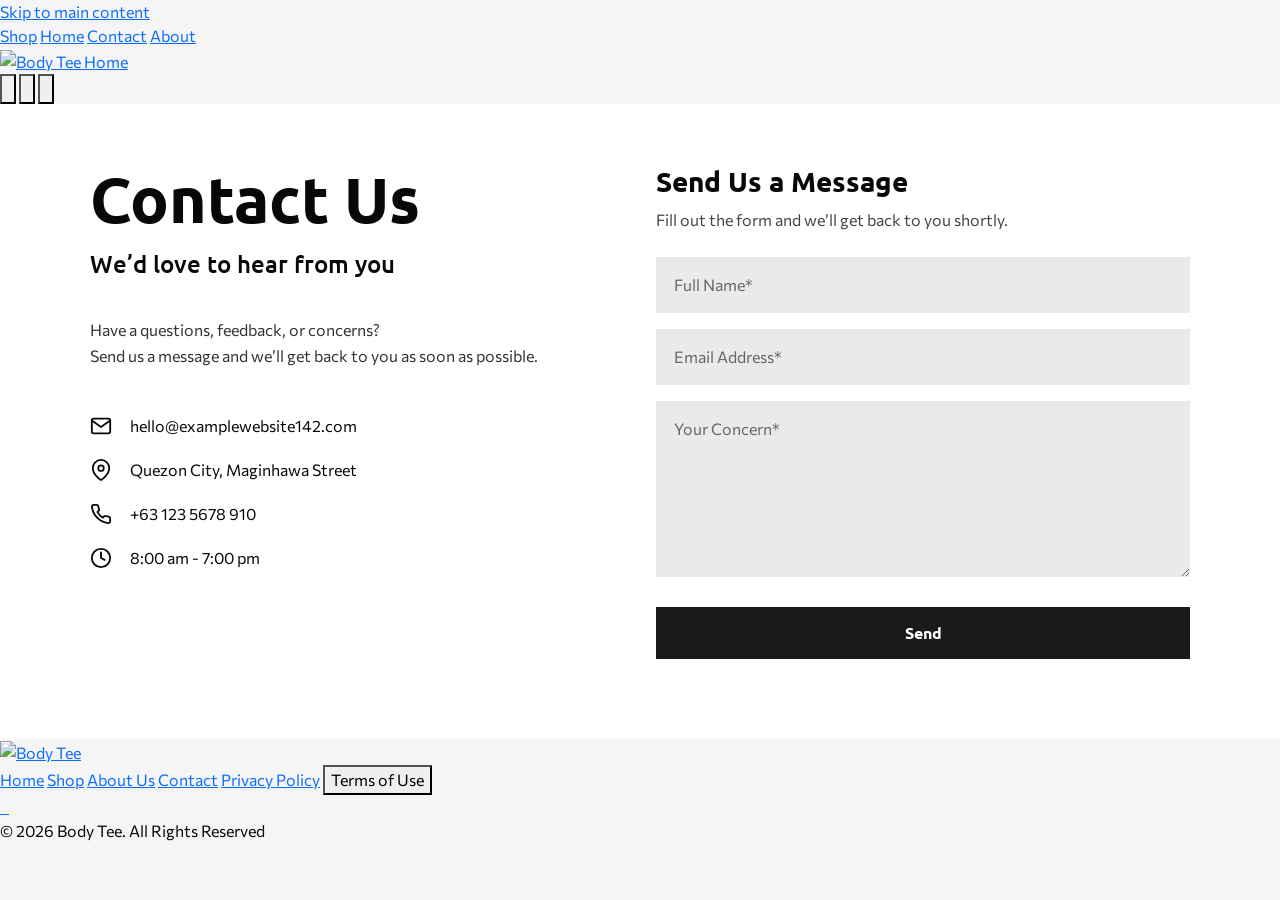
==== contact-us.html @ 583a3140 "Add files via upload" ====
<!DOCTYPE html>
<html lang="en">
<head>
<meta charset="UTF-8">
<meta name="viewport" content="width=device-width, initial-scale=1.0">
<meta name="description" content="Get in touch with Body Tee. Send us your questions, feedback, or concerns.">
<title>Contact Us | Body Tee</title>

<!-- bootstrap -->
<link href="https://cdn.jsdelivr.net/npm/bootstrap@5.3.8/dist/css/bootstrap.min.css" rel="stylesheet">

<!-- google fonts -->
<link rel="preconnect" href="https://fonts.googleapis.com">
<link rel="preconnect" href="https://fonts.gstatic.com" crossorigin>
<link href="https://fonts.googleapis.com/css2?family=Commissioner:wght@400;500;600;700&family=Ubuntu:wght@400;500;700&display=swap" rel="stylesheet">

<!-- stylesheets -->
<link rel="stylesheet" href="style.css">
<link rel="stylesheet" href="contact-us.css">

<script>
    document.addEventListener("DOMContentLoaded", function () {
        const contactForm = document.getElementById("contactForm");

        if (contactForm) {
            contactForm.addEventListener("submit", function (event) {
                event.preventDefault();

                const name = document.getElementById("fullName").value;
                const email = document.getElementById("contactEmail").value;
                const message = document.getElementById("contactConcern").value;

                const recipient = "hello@examplewebsite142.com";
                const subject = encodeURIComponent(`Inquiry from ${name}`);
                const body = encodeURIComponent(`Name: ${name}\nEmail: ${email}\n\nMessage:\n${message}`);

                window.location.href = `mailto:recipient?subject={subject}&body=${body}`;
            });
        }
    });
</script>
</head>
<body>

<a class="skip-link" href="#main-content">Skip to main content</a>

<!-- shared navbar -->
<header class="shared-header">
  <nav class="shared-navbar" aria-label="Primary navigation">

    <div class="shared-nav-links">
      <a href="index.html#shop">Shop</a>
      <a href="index.html">Home</a>
      <a href="contact-us.html" class="active">Contact</a>
      <a href="index.html#about-us">About</a>
    </div>

    <a href="index.html" class="shared-nav-logo">
      <img src="plogo-1.png" alt="Body Tee Home">
    </a>

    <div class="shared-nav-icons">
      <button type="button" id="searchButton" aria-label="Search">
        <img src="search-icon.png" alt="">
      </button>
      <button type="button" id="signInButton" aria-label="Account sign in">
        <img src="pfp-icon.png" alt="">
      </button>
      <button type="button" id="cartButton" aria-label="Shopping cart">
        <img src="shop-icon.png" alt="">
      </button>
    </div>

  </nav>
</header>

<!-- search popup -->
<div id="searchPanel" class="search-panel" role="dialog" aria-modal="true" aria-labelledby="searchTitle" hidden>
  <div class="search-panel-content">
    <div class="search-heading">
      <h2 id="searchTitle">Search</h2>
      <button type="button" id="closeSearchButton" class="close-button" aria-label="Close search">&times;</button>
    </div>

    <form id="searchForm">
      <label for="searchInput">Search products</label>
      <div class="search-input-wrapper">
        <input type="search" id="searchInput" class="search-input" name="search" placeholder="What are you looking for?">
        <button type="submit" class="signin-submit">Search</button>
      </div>
      <p id="searchFeedback" class="form-feedback" aria-live="polite"></p>
    </form>
  </div>
</div>

<!-- sign in popup -->
<div id="signInPanel" class="signin-panel" role="dialog" aria-modal="true" aria-labelledby="signInTitle" hidden>
  <div class="signin-panel-content">
    <div class="signin-heading">
      <h2 id="signInTitle">Sign In</h2>
      <button type="button" id="closeSignInButton" class="close-button" aria-label="Close sign in">&times;</button>
    </div>

    <p class="signin-note">Enter your account details below.</p>

    <form id="signInForm">
      <div class="form-group">
        <label for="signInEmail">Email address</label>
        <input type="email" id="signInEmail" name="email" required>
      </div>

      <div class="form-group">
        <label for="signInPassword">Password</label>
        <input type="password" id="signInPassword" name="password" required>
      </div>

      <button type="submit" class="signin-submit">Sign In</button>
      <p id="signInFeedback" class="form-feedback" aria-live="polite"></p>
    </form>
  </div>
</div>

<main id="main-content">

  <div class="contact-container">
    <div class="contact-grid">
      
      <div class="contact-info-col">
        <h1 id="contact-title">Contact Us</h1>
        <p class="contact-subtitle">We’d love to hear from you</p>

        <p class="contact-desc">
          Have a questions, feedback, or concerns?<br>
          Send us a message and we’ll get back to you as soon as possible.
        </p>

        <div class="contact-details-list">
          <div class="contact-detail-item">
            <svg class="contact-svg-icon" xmlns="http://www.w3.org/2000/svg" viewBox="0 0 24 24" fill="none" stroke="currentColor" stroke-width="2" stroke-linecap="round" stroke-linejoin="round"><path d="M4 4h16c1.1 0 2 .9 2 2v12c0 1.1-.9 2-2 2H4c-1.1 0-2-.9-2-2V6c0-1.1.9-2 2-2z"></path><polyline points="22,6 12,13 2,6"></polyline></svg>
            <span>hello@examplewebsite142.com</span>
          </div>
          <div class="contact-detail-item">
            <svg class="contact-svg-icon" xmlns="http://www.w3.org/2000/svg" viewBox="0 0 24 24" fill="none" stroke="currentColor" stroke-width="2" stroke-linecap="round" stroke-linejoin="round"><path d="M21 10c0 7-9 13-9 13s-9-6-9-13a9 9 0 0 1 18 0z"></path><circle cx="12" cy="10" r="3"></circle></svg>
            <span>Quezon City, Maginhawa Street</span>
          </div>
          <div class="contact-detail-item">
            <svg class="contact-svg-icon" xmlns="http://www.w3.org/2000/svg" viewBox="0 0 24 24" fill="none" stroke="currentColor" stroke-width="2" stroke-linecap="round" stroke-linejoin="round"><path d="M22 16.92v3a2 2 0 0 1-2.18 2 19.79 19.79 0 0 1-8.63-3.07 19.5 19.5 0 0 1-6-6 19.79 19.79 0 0 1-3.07-8.67A2 2 0 0 1 4.11 2h3a2 2 0 0 1 2 1.72 12.84 12.84 0 0 0 .7 2.81 2 2 0 0 1-.45 2.11L8.09 9.91a16 16 0 0 0 6 6l1.27-1.27a2 2 0 0 1 2.11-.45 12.84 12.84 0 0 0 2.81.7A2 2 0 0 1 22 16.92z"></path></svg>
            <span>+63 123 5678 910</span>
          </div>
          <div class="contact-detail-item">
            <svg class="contact-svg-icon" xmlns="http://www.w3.org/2000/svg" viewBox="0 0 24 24" fill="none" stroke="currentColor" stroke-width="2" stroke-linecap="round" stroke-linejoin="round"><circle cx="12" cy="12" r="10"></circle><polyline points="12 6 12 12 16 14"></polyline></svg>
            <span>8:00 am - 7:00 pm</span>
          </div>
        </div>
      </div>

      <div class="contact-form-col">
        <h2>Send Us a Message</h2>
        <p class="form-note">Fill out the form and we’ll get back to you shortly.</p>

        <form id="contactForm">
          <div class="form-group">
            <label for="fullName" class="visually-hidden">Full Name*</label>
            <input type="text" id="fullName" name="name" placeholder="Full Name*" required>
          </div>

          <div class="form-group">
            <label for="contactEmail" class="visually-hidden">Email Address*</label>
            <input type="email" id="contactEmail" name="email" placeholder="Email Address*" required>
          </div>

          <div class="form-group">
            <label for="contactConcern" class="visually-hidden">Your Concern*</label>
            <textarea id="contactConcern" name="message" rows="6" placeholder="Your Concern*" required></textarea>
          </div>

          <button type="submit" class="contact-submit-btn">Send</button>
        </form>
      </div>

    </div>
  </div>

</main>

<!-- shared footer -->
<footer class="shared-footer">
  <div class="footer-content">

    <a href="index.html" class="shared-footer-logo">
      <img src="slogo-2.png" alt="Body Tee">
    </a>

    <div class="footer-links">
      <a href="index.html">Home</a>
      <a href="index.html#shop">Shop</a>
      <a href="index.html#about-us">About Us</a>
      <a href="contact-us.html">Contact</a>
      <a href="privacy-policy.html">Privacy Policy</a>
      <button type="button" class="coming-soon-link">Terms of Use</button>
    </div>

    <div class="footer-socials">
      <a href="https://www.facebook.com/" target="_blank" rel="noopener noreferrer" aria-label="Body Tee on Facebook">
        <img src="fb-icon.png" alt="">
      </a>
      <a href="https://www.instagram.com/" target="_blank" rel="noopener noreferrer" aria-label="Body Tee on Instagram">
        <img src="ig-icon.png" alt="">
      </a>
      <a href="https://x.com/" target="_blank" rel="noopener noreferrer" aria-label="Body Tee on X">
        <img src="xapp-icon.png" alt="">
      </a>
      <a href="https://www.tiktok.com/" target="_blank" rel="noopener noreferrer" aria-label="Body Tee on TikTok">
        <img src="tiktok-icon.png" alt="">
      </a>
    </div>

  </div>

  <p class="footer-copyright">© 2026 Body Tee. All Rights Reserved</p>
</footer>

<script src="https://cdn.jsdelivr.net/npm/bootstrap@5.3.8/dist/js/bootstrap.bundle.min.js"></script>
<script src="script.js"></script>

</body>
</html>
---- contact-us.css ----
/* contact us page styles */

body {
    background-color: #F5F5F5;
    color: #080808;
    font-family: "Commissioner", sans-serif;
}

#main-content {
    width: 100%;
    max-width: none;
    margin: 0;
    background-color: #FFFFFF;
}

/* screen reader utility */
.visually-hidden {
    position: absolute;
    width: 1px;
    height: 1px;
    padding: 0;
    margin: -1px;
    overflow: hidden;
    clip: rect(0, 0, 0, 0);
    white-space: nowrap;
    border: 0;
}

/* contact section layout */
.contact-container {
    width: 100%;
    padding: 60px 7% 80px;
    background-color: #FFFFFF;
    color: #080808;
}

.contact-grid {
    display: grid;
    grid-template-columns: 1fr 1.1fr;
    gap: 80px;
    align-items: start;
}

/* left column */
.contact-info-col h1 {
    margin: 0 0 12px;
    color: #080808;
    font-family: "Ubuntu", sans-serif;
    font-size: clamp(2.8rem, 5vw, 4.2rem);
    font-weight: 700;
    line-height: 1.1;
}

.contact-subtitle {
    margin: 0 0 35px;
    color: #080808;
    font-family: "Ubuntu", sans-serif;
    font-size: 24px;
    font-weight: 500;
}

.contact-desc {
    margin: 0 0 45px;
    color: #333333;
    font-size: 16px;
    line-height: 1.6;
}

.contact-details-list {
    display: flex;
    flex-direction: column;
    gap: 20px;
}

.contact-detail-item {
    display: flex;
    align-items: center;
    gap: 18px;
    color: #080808;
    font-size: 16px;
    font-weight: 400;
}

.contact-svg-icon {
    width: 22px;
    height: 22px;
    color: #080808;
    flex-shrink: 0;
}

/* contact form column */
.contact-form-col h2 {
    margin: 0 0 10px;
    color: #080808;
    font-family: "Ubuntu", sans-serif;
    font-size: 28px;
    font-weight: 700;
}

.contact-form-col .form-note {
    margin: 0 0 25px;
    color: #444444;
    font-size: 16px;
}

.contact-form-col .form-group {
    margin-bottom: 16px;
}

.contact-form-col input,
.contact-form-col textarea {
    width: 100%;
    box-sizing: border-box;
    padding: 16px 18px;
    border: none;
    background-color: #EAEAEA;
    color: #080808;
    font-family: "Commissioner", sans-serif;
    font-size: 16px;
}

.contact-form-col input::placeholder,
.contact-form-col textarea::placeholder {
    color: #666666;
    opacity: 1;
}

.contact-form-col textarea {
    resize: vertical;
    min-height: 150px;
}

.contact-form-col input:focus,
.contact-form-col textarea:focus {
    outline: 3px solid #0F52BA;
    outline-offset: 1px;
}

.contact-submit-btn {
    display: block;
    width: 100%;
    min-height: 50px;
    margin-top: 24px;
    padding: 14px;
    border: 0;
    background-color: #1A1A1A;
    color: #FFFFFF;
    font-family: "Ubuntu", sans-serif;
    font-size: 16px;
    font-weight: 600;
    cursor: pointer;
    transition: background-color 0.2s ease;
}

.contact-submit-btn:hover {
    background-color: #0F52BA;
}

/* tablet screens */
@media (max-width: 900px) {
    .contact-container {
        padding: 40px 5% 60px;
    }

    .contact-grid {
        grid-template-columns: 1fr;
        gap: 50px;
    }
}

/* mobile screens */
@media (max-width: 600px) {
    #main-content {
        width: 100%;
    }

    .contact-container {
        padding: 30px 18px 40px;
    }

    .contact-info-col h1 {
        font-size: 2.4rem;
    }

    .contact-subtitle {
        font-size: 20px;
        margin-bottom: 25px;
    }
}
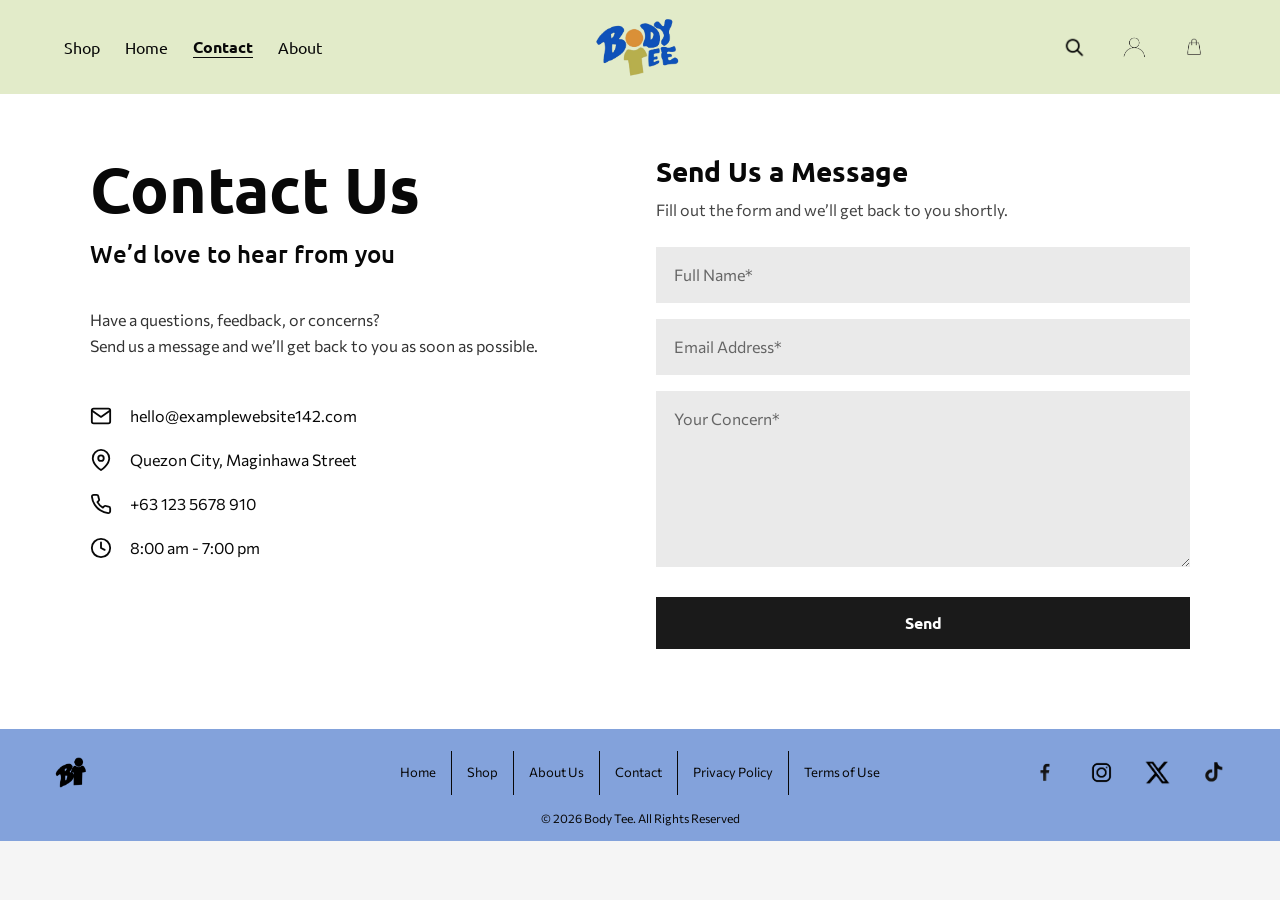
==== commit 9cff6b3d: "Update contact-us.html" ====
--- a/contact-us.html
+++ b/contact-us.html
@@ -34,7 +34,7 @@
                 const subject = encodeURIComponent(`Inquiry from ${name}`);
                 const body = encodeURIComponent(`Name: ${name}\nEmail: ${email}\n\nMessage:\n${message}`);
 
-                window.location.href = `mailto:recipient?subject={subject}&body=${body}`;
+                window.location.href = `mailto:${recipient}?subject=${subject}&body=${body}`;
             });
         }
     });
--- a/style.css
+++ b/style.css
@@ -0,0 +1,826 @@
+/* shared stylesheet for body tee */
+
+*, *::before, *::after {
+    box-sizing: border-box;
+}
+
+html {
+    scroll-behavior: smooth;
+}
+
+body {
+    width: 100%;
+    margin: 0;
+    padding: 0;
+    overflow-x: hidden;
+    background-color: #F5F0E6;
+    color: #0F52BA;
+    font-family: "Commissioner", sans-serif;
+}
+
+a {
+    color: inherit;
+    text-decoration: none;
+}
+
+img,
+svg {
+    max-width: 100%;
+}
+
+/* skip link */
+.skip-link {
+    position: absolute;
+    top: 10px;
+    left: 10px;
+    z-index: 9999;
+    padding: 10px 15px;
+    background-color: #FFFFFF;
+    color: #080808;
+    transform: translateY(-150%);
+}
+
+.skip-link:focus {
+    transform: translateY(0);
+}
+
+/* keyboard focus visibility */
+a:focus-visible,
+button:focus-visible,
+input:focus-visible,
+textarea:focus-visible,
+select:focus-visible {
+    outline: 3px solid #D99036;
+    outline-offset: 3px;
+}
+
+/* keep hidden panels hidden */
+[hidden] {
+    display: none !important;
+}
+
+.site-header {
+    width: 100%;
+    background-color: #F5F0E6;
+}
+
+.site-header .navbar {
+    min-height: 100px;
+    padding: 20px 50px;
+}
+
+.site-header .container-fluid {
+    display: grid;
+    grid-template-columns: 1fr auto 1fr;
+    align-items: center;
+    width: 100%;
+    max-width: none;
+    margin: 0;
+}
+
+.nav-left {
+    display: flex;
+    align-items: center;
+    gap: 38px;
+    justify-self: start;
+}
+
+.nav-link {
+    color: #0F52BA;
+    font-family: "Ubuntu", sans-serif;
+    font-size: 16px;
+    font-weight: 500;
+    padding: 8px 0;
+    transition: color 0.2s ease;
+}
+
+.nav-link:hover {
+    color: #D99036;
+}
+
+.nav-logo {
+    display: flex;
+    align-items: center;
+    justify-content: center;
+}
+
+.logo-image {
+    display: block;
+    width: 155px;
+    height: auto;
+}
+
+.nav-right {
+    display: flex;
+    align-items: center;
+    justify-self: end;
+    gap: 22px;
+}
+
+.nav-icon-button {
+    display: flex;
+    align-items: center;
+    justify-content: center;
+    min-width: 44px;
+    min-height: 44px;
+    width: 44px;
+    height: 44px;
+    padding: 7px;
+    background: none;
+    border: 0;
+    cursor: pointer;
+}
+
+.nav-icon-button img {
+    width: 25px;
+    height: 25px;
+    object-fit: contain;
+}
+
+.nav-icon-button:hover img {
+    opacity: 0.7;
+}
+
+.shared-header {
+    width: 100%;
+    max-width: none;
+    margin: 0;
+    background-color: transparent;
+}
+
+.shared-navbar {
+    position: relative;
+    display: grid;
+    grid-template-columns: 1fr auto 1fr;
+    align-items: center;
+    min-height: 94px;
+    padding: 12px 5%;
+    background-color: #E2EBC9;
+}
+
+.shared-nav-links {
+    display: flex;
+    align-items: center;
+    gap: 25px;
+}
+
+.shared-nav-links a {
+    display: inline-flex;
+    align-items: center;
+    justify-content: center;
+    min-height: 44px;
+    color: #080808;
+    font-family: "Ubuntu", sans-serif;
+    font-size: 16px;
+    font-weight: 400;
+    text-decoration: none;
+    transition: opacity 0.2s ease;
+}
+
+.shared-nav-links a:hover {
+    opacity: 0.65;
+}
+
+.shared-nav-links a.active {
+    font-weight: 700;
+    text-decoration: underline;
+    text-underline-offset: 4px;
+}
+
+.shared-nav-logo {
+    display: flex;
+    align-items: center;
+    justify-content: center;
+}
+
+.shared-nav-logo img {
+    display: block;
+    width: 100px;
+    height: 66px;
+    object-fit: contain;
+}
+
+.shared-nav-icons {
+    display: flex;
+    justify-content: flex-end;
+    align-items: center;
+    gap: 16px;
+}
+
+.shared-nav-icons button {
+    display: flex;
+    align-items: center;
+    justify-content: center;
+    width: 44px;
+    height: 44px;
+    flex-shrink: 0;
+    padding: 0;
+    border: none;
+    background: transparent;
+    cursor: pointer;
+}
+
+.shared-nav-icons img {
+    display: block;
+    width: 25px;
+    height: 25px;
+    object-fit: contain;
+}
+
+.search-panel {
+    position: fixed;
+    inset: 0;
+    z-index: 1050;
+    background-color: rgba(245, 240, 230, 0.97);
+    overflow-y: auto;
+    overscroll-behavior: contain;
+}
+
+.search-panel-content {
+    box-sizing: border-box;
+    width: min(700px, 90%);
+    max-width: 100%;
+    margin: 0 auto;
+    padding: 70px 0;
+}
+
+.search-heading {
+    display: flex;
+    align-items: center;
+    justify-content: space-between;
+    margin-bottom: 35px;
+}
+
+.search-heading h2 {
+    margin: 0;
+    color: #0F52BA;
+    font-family: "Ubuntu", sans-serif;
+    font-size: 36px;
+}
+
+.close-button {
+    min-width: 44px;
+    min-height: 44px;
+    border: 0;
+    background: transparent;
+    color: #0F52BA;
+    font-size: 36px;
+    line-height: 1;
+    cursor: pointer;
+}
+
+.close-button:hover {
+    color: #D99036;
+}
+
+.search-panel label {
+    display: block;
+    margin-bottom: 8px;
+    color: #0F52BA;
+    font-family: "Ubuntu", sans-serif;
+    font-size: 16px;
+    font-weight: 600;
+}
+
+.search-input-wrapper {
+    display: flex;
+    align-items: center;
+    gap: 12px;
+    border-bottom: 2px solid #0F52BA;
+    padding: 12px 0;
+}
+
+.search-input-wrapper img {
+    width: 24px;
+    height: 24px;
+}
+
+.search-input {
+    flex: 1;
+    min-height: 44px;
+    border: 0;
+    outline: 0;
+    background: transparent;
+    color: #0F52BA;
+    font-family: "Commissioner", sans-serif;
+    font-size: 16px;
+}
+
+.search-input::placeholder {
+    color: #0F52BA;
+    opacity: 0.7;
+}
+
+.search-input-wrapper .signin-submit {
+    width: auto;
+    min-height: 44px;
+    padding: 10px 20px;
+    white-space: nowrap;
+}
+
+.recent-searches {
+    margin-top: 45px;
+}
+
+.recent-searches h3 {
+    margin-bottom: 20px;
+    color: #0F52BA;
+    font-family: "Ubuntu", sans-serif;
+    font-size: 20px;
+}
+
+.recent-search-item {
+    padding: 16px 0;
+    border-bottom: 1px solid rgba(15, 82, 186, 0.35);
+    color: #0F52BA;
+    font-size: 16px;
+}
+
+.signin-panel {
+    position: fixed;
+    inset: 0;
+    z-index: 1050;
+    display: flex;
+    align-items: center;
+    justify-content: center;
+    padding: 20px;
+    background-color: rgba(245, 240, 230, 0.97);
+    overflow-y: auto;
+    overscroll-behavior: contain;
+}
+
+.signin-panel-content {
+    box-sizing: border-box;
+    width: min(430px, 100%);
+    max-width: 100%;
+    padding: 45px;
+    border: 2px solid #0F52BA;
+    background-color: #F5F0E6;
+}
+
+.signin-heading {
+    display: flex;
+    align-items: center;
+    justify-content: space-between;
+    margin-bottom: 30px;
+}
+
+.signin-heading h2 {
+    margin: 0;
+    color: #0F52BA;
+    font-family: "Ubuntu", sans-serif;
+    font-size: 32px;
+}
+
+.form-group {
+    margin-bottom: 22px;
+}
+
+.form-group label,
+.signin-panel label {
+    display: block;
+    margin-bottom: 8px;
+    color: #0F52BA;
+    font-family: "Ubuntu", sans-serif;
+    font-size: 16px;
+    font-weight: 600;
+}
+
+.form-group input,
+.signin-panel input {
+    width: 100%;
+    min-height: 44px;
+    box-sizing: border-box;
+    padding: 12px;
+    border: 1px solid #0F52BA;
+    background-color: #F5F0E6;
+    color: #0F52BA;
+    font-family: "Commissioner", sans-serif;
+    font-size: 16px;
+}
+
+.signin-submit {
+    width: 100%;
+    min-height: 44px;
+    padding: 13px;
+    border: 0;
+    background-color: #0F52BA;
+    color: #F5F0E6;
+    font-family: "Ubuntu", sans-serif;
+    font-weight: 600;
+    cursor: pointer;
+}
+
+.signin-submit:hover {
+    background-color: #D99036;
+}
+
+.signin-note {
+    margin: 0 0 20px;
+    color: #0F52BA;
+    font-size: 14px;
+}
+
+.form-feedback {
+    min-height: 24px;
+    margin-top: 12px;
+    color: #0F52BA;
+    font-size: 14px;
+    line-height: 1.5;
+}
+
+
+.site-footer {
+    background-color: #0F52BA;
+    color: #F5F0E6;
+    margin-top: 0;
+}
+
+.footer-container {
+    width: 100%;
+    max-width: none;
+    margin: 0;
+    padding: 55px 60px;
+    display: grid;
+    grid-template-columns: 1fr 1fr 1fr;
+    align-items: center;
+    gap: 40px;
+}
+
+.footer-brand {
+    justify-self: start;
+}
+
+.footer-logo {
+    width: 150px;
+    height: auto;
+    display: block;
+}
+
+.footer-nav {
+    display: flex;
+    flex-wrap: wrap;
+    justify-content: center;
+    gap: 18px 28px;
+}
+
+.footer-nav a {
+    color: #F5F0E6;
+    font-family: "Ubuntu", sans-serif;
+    font-size: 14px;
+    transition: color 0.2s ease;
+}
+
+.footer-nav a:hover {
+    color: #D99036;
+}
+
+.footer-social {
+    display: flex;
+    justify-content: flex-end;
+    align-items: center;
+    gap: 18px;
+}
+
+.footer-social a {
+    display: flex;
+    align-items: center;
+    justify-content: center;
+    width: 35px;
+    height: 35px;
+}
+
+.footer-social img {
+    width: 23px;
+    height: 23px;
+    object-fit: contain;
+}
+
+.footer-bottom {
+    padding: 18px 30px;
+    border-top: 1px solid rgba(245, 240, 230, 0.3);
+    text-align: center;
+}
+
+.footer-bottom p {
+    margin: 0;
+    color: #F5F0E6;
+    font-size: 12px;
+}
+
+.shared-footer {
+    width: 100%;
+    max-width: none;
+    margin: 0;
+    padding: 20px 3.5% 14px;
+    background-color: #83A2DB;
+    color: #080808;
+}
+
+.footer-content {
+    display: grid;
+    grid-template-columns: 1fr auto 1fr;
+    align-items: center;
+    gap: 20px;
+}
+
+.shared-footer-logo {
+    display: flex;
+    align-items: center;
+    justify-content: flex-start;
+}
+
+.shared-footer-logo img {
+    display: block;
+    width: 52px;
+    height: 48px;
+    object-fit: contain;
+}
+
+.footer-links {
+    display: flex;
+    align-items: center;
+    justify-content: center;
+    flex-wrap: wrap;
+}
+
+.footer-links a,
+.footer-links button {
+    display: inline-flex;
+    align-items: center;
+    justify-content: center;
+    min-height: 44px;
+    padding: 0 15px;
+    border: none;
+    border-right: 1px solid #080808;
+    background: transparent;
+    color: #080808;
+    font-family: "Commissioner", sans-serif;
+    font-size: 13px;
+    line-height: 1.5;
+    text-decoration: none;
+    white-space: nowrap;
+}
+
+.footer-links a:hover,
+.footer-links button:hover {
+    text-decoration: underline;
+    text-underline-offset: 3px;
+}
+
+.footer-links a:last-of-type {
+    border-right: 1px solid #080808;
+}
+
+.footer-links button {
+    border-right: none;
+    cursor: pointer;
+}
+
+.footer-socials {
+    display: flex;
+    align-items: center;
+    justify-content: flex-end;
+    gap: 12px;
+}
+
+.footer-socials a {
+    display: flex;
+    align-items: center;
+    justify-content: center;
+    width: 44px;
+    height: 44px;
+    flex-shrink: 0;
+}
+
+.footer-socials img {
+    display: block;
+    width: 27px;
+    height: 27px;
+    object-fit: contain;
+}
+
+.footer-copyright {
+    margin: 12px 0 0;
+    color: #080808;
+    font-family: "Commissioner", sans-serif;
+    font-size: 12px;
+    text-align: center;
+}
+
+@media (max-width: 900px) {
+    .site-header .navbar {
+        padding: 20px 25px;
+    }
+
+    .nav-left {
+        gap: 18px;
+    }
+
+    .nav-link {
+        font-size: 14px;
+    }
+
+    .logo-image {
+        width: 125px;
+    }
+
+    .nav-right {
+        gap: 10px;
+    }
+
+    .footer-container {
+        grid-template-columns: 1fr;
+        text-align: center;
+    }
+
+    .footer-brand,
+    .footer-social {
+        justify-self: center;
+    }
+
+    .footer-social {
+        justify-content: center;
+    }
+
+    .shared-navbar {
+        min-height: 82px;
+        padding: 12px 3%;
+    }
+
+    .shared-nav-links {
+        gap: 15px;
+    }
+
+    .shared-nav-links a {
+        font-size: 14px;
+    }
+
+    .shared-nav-logo img {
+        width: 85px;
+    }
+
+    .shared-nav-icons {
+        gap: 10px;
+    }
+
+    .footer-content {
+        grid-template-columns: auto 1fr;
+        row-gap: 18px;
+    }
+
+    .shared-footer-logo {
+        grid-column: 1;
+        grid-row: 1;
+    }
+
+    .footer-links {
+        grid-column: 2;
+        grid-row: 1;
+    }
+
+    .footer-socials {
+        grid-column: 1 / -1;
+        grid-row: 2;
+        justify-content: center;
+    }
+}
+
+@media (max-width: 600px) {
+    .site-header .navbar {
+        padding: 15px 18px;
+    }
+
+    .site-header .container-fluid {
+        grid-template-columns: auto 1fr auto;
+    }
+
+    .nav-left {
+        gap: 12px;
+    }
+
+    .nav-left .nav-link:nth-child(1),
+    .nav-left .nav-link:nth-child(2) {
+        display: none;
+    }
+
+    .logo-image {
+        width: 105px;
+    }
+
+    .nav-right {
+        gap: 4px;
+    }
+
+    .nav-icon-button img {
+        width: 21px;
+        height: 21px;
+    }
+
+    .footer-container {
+        padding: 40px 25px;
+    }
+
+    .footer-nav {
+        flex-direction: column;
+        gap: 12px;
+    }
+
+    .signin-panel-content {
+        padding: 28px 22px;
+    }
+
+    .search-panel-content {
+        padding: 45px 0;
+    }
+
+    .search-input-wrapper {
+        flex-wrap: wrap;
+    }
+
+    .search-input-wrapper .search-input {
+        min-width: 0;
+    }
+
+    .shared-header,
+    .shared-footer {
+        width: 100%;
+    }
+
+    .shared-navbar {
+        grid-template-columns: 1fr auto;
+        min-height: auto;
+        padding: 12px 5%;
+        row-gap: 10px;
+    }
+
+    .shared-nav-logo {
+        grid-column: 1;
+        grid-row: 1;
+        justify-content: flex-start;
+    }
+
+    .shared-nav-logo img {
+        width: 75px;
+        height: 48px;
+    }
+
+    .shared-nav-icons {
+        grid-column: 2;
+        grid-row: 1;
+    }
+
+    .shared-nav-icons img {
+        width: 22px;
+        height: 22px;
+    }
+
+    .shared-nav-links {
+        grid-column: 1 / -1;
+        grid-row: 2;
+        justify-content: center;
+        flex-wrap: wrap;
+        gap: 4px 12px;
+        padding: 6px 0 2px;
+    }
+
+    .shared-nav-links a {
+        padding: 0 3px;
+        font-size: 13px;
+    }
+
+    .footer-content {
+        display: flex;
+        flex-direction: column;
+        gap: 18px;
+    }
+
+    .shared-footer-logo {
+        justify-content: center;
+    }
+
+    .footer-links {
+        gap: 4px;
+    }
+
+    .footer-links a,
+    .footer-links button {
+        padding: 0 7px;
+        font-size: 14px;
+    }
+
+    .footer-socials {
+        justify-content: center;
+    }
+
+    .footer-socials img {
+        width: 25px;
+        height: 25px;
+    }
+
+    .footer-copyright {
+        margin-top: 18px;
+        font-size: 13px;
+    }
+}
+
